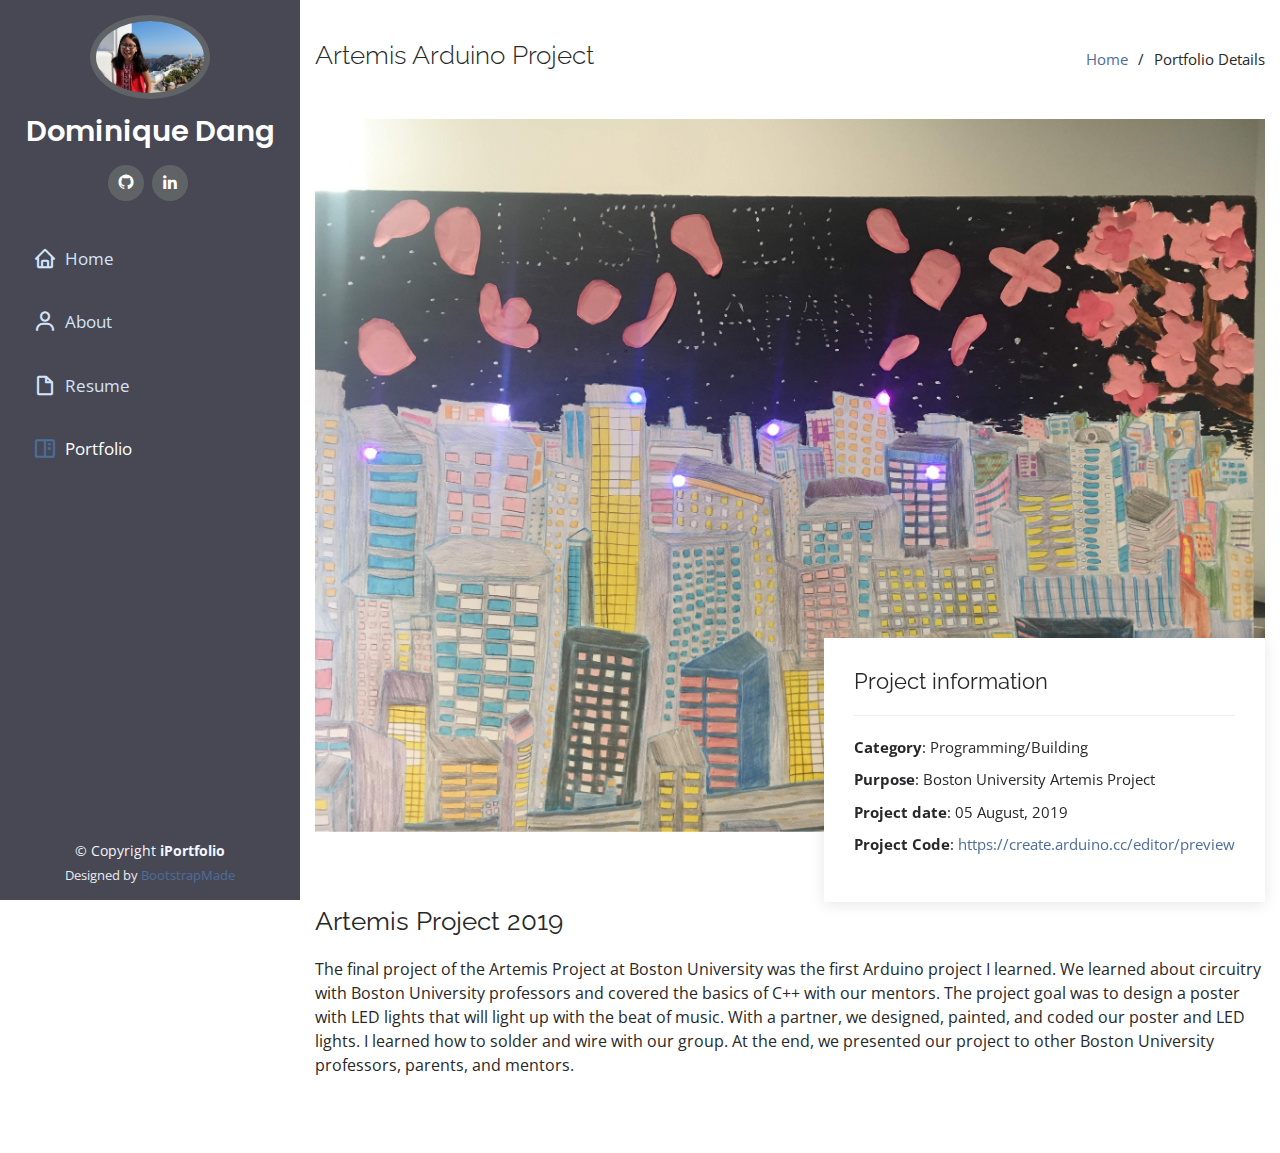
==== portfolio-artemis-project.html @ 88971e92 "Changed formats for projects" ====
<!DOCTYPE html>
<html lang="en">

<head>
  <meta charset="utf-8">
  <meta content="width=device-width, initial-scale=1.0" name="viewport">

  <title>Artemis Project BU | Dominique Dang</title>
  <meta content="" name="descriptison">
  <meta content="" name="keywords">

  <!-- Favicons -->
  <link href="assets/img/favicon.png" rel="icon">
  <link href="assets/img/apple-touch-icon.png" rel="apple-touch-icon">

  <!-- Google Fonts -->
  <link
    href="https://fonts.googleapis.com/css?family=Open+Sans:300,300i,400,400i,600,600i,700,700i|Raleway:300,300i,400,400i,500,500i,600,600i,700,700i|Poppins:300,300i,400,400i,500,500i,600,600i,700,700i"
    rel="stylesheet">

  <!-- Vendor CSS Files -->
  <link href="assets/vendor/bootstrap/css/bootstrap.min.css" rel="stylesheet">
  <link href="assets/vendor/icofont/icofont.min.css" rel="stylesheet">
  <link href="assets/vendor/boxicons/css/boxicons.min.css" rel="stylesheet">
  <link href="assets/vendor/venobox/venobox.css" rel="stylesheet">
  <link href="assets/vendor/owl.carousel/assets/owl.carousel.min.css" rel="stylesheet">
  <link href="assets/vendor/aos/aos.css" rel="stylesheet">

  <!-- Template Main CSS File -->
  <link href="assets/css/style.css" rel="stylesheet">

  <!-- =======================================================
  * Template Name: iPortfolio - v1.2.1
  * Template URL: https://bootstrapmade.com/iportfolio-bootstrap-portfolio-websites-template/
  * Author: BootstrapMade.com
  * License: https://bootstrapmade.com/license/
  ======================================================== -->
</head>

<body>

  <!-- ======= Mobile nav toggle button ======= -->
  <button type="button" class="mobile-nav-toggle d-xl-none"><i class="icofont-navigation-menu"></i></button>

  <!-- ======= Header ======= -->
  <header id="header">
    <div class="d-flex flex-column">

      <div class="profile">
        <img src="assets/img/profile-img.JPG" alt="" class="img-fluid rounded-circle">
        <h1 class="text-light"><a href="index.html">Dominique Dang</a></h1>
        <div class="social-links mt-3 text-center">
          <a href="https://github.com/dom-dang" class="github"> <i class="bx bxl-github"> </i></a>
          <a href="https://www.linkedin.com/in/dominique-dang/" class="linkedin" target="_blank"><i
              class="bx bxl-linkedin"></i></a>
        </div>
      </div>

      <nav class="nav-menu">
        <ul>
          <li><a href="index.html"><i class="bx bx-home"></i> <span>Home</span></a></li>
          <li><a href="#about"><i class="bx bx-user"></i> <span>About</span></a></li>
          <li><a href="#resume"><i class="bx bx-file-blank"></i> <span>Resume</span></a></li>
          <li class="active"><a href="#portfolio"><i class="bx bx-book-content"></i> Portfolio</a></li>
          <!--<li><a href="#contact"><i class="bx bx-envelope"></i> Contact</a></li> -->

        </ul>
      </nav><!-- .nav-menu -->
      <button type="button" class="mobile-nav-toggle d-xl-none"><i class="icofont-navigation-menu"></i></button>

    </div>
  </header><!-- End Header -->

  <main id="main">

    <!-- ======= Breadcrumbs ======= -->
    <section id="breadcrumbs" class="breadcrumbs">
      <div class="container">

        <div class="d-flex justify-content-between align-items-center">
          <h2>Artemis Arduino Project</h2>
          <ol>
            <li><a href="index.html">Home</a></li>
            <li>Portfolio Details</li>
          </ol>
        </div>

      </div>
    </section><!-- End Breadcrumbs -->

    <!-- ======= Portfolio Details Section ======= -->
    <section id="portfolio-details" class="portfolio-details">
      <div class="container">

        <div class="portfolio-details-container">

          <div class="owl-carousel portfolio-details-carousel">
            <img src="assets/img/portfolio/portfolio-2.JPG" class="img-fluid" alt="Poster">
          </div>

          <div class="portfolio-info">
            <h3>Project information</h3>
            <ul>
              <li><strong>Category</strong>: Programming/Building</li>
              <li><strong>Purpose</strong>: Boston University Artemis Project</li>
              <li><strong>Project date</strong>: 05 August, 2019</li>
              <li><strong>Project Code</strong>: <a
                  href="https://create.arduino.cc/editor/domino0226/7fbb08b7-d88e-4334-a959-b46956b26e09/preview"
                  target="_blank">https://create.arduino.cc/editor/preview</a></li>
            </ul>
          </div>

        </div>

        <div class="portfolio-description">
          <br>
          <h2>Artemis Project 2019</h2>
          <p>
            The final project of the Artemis Project at Boston University was the first Arduino project I learned. We
            learned about circuitry with Boston University professors and covered the basics of C++ with our mentors.
            The project goal was to design a poster with LED lights that will light up with the beat of music. With a
            partner, we designed, painted, and coded our poster and LED lights. I learned how to solder and wire with
            our group. At the end, we presented our project to other Boston University professors, parents, and mentors.
          </p>
        </div>

      </div>
    </section><!-- End Portfolio Details Section -->

  </main><!-- End #main -->

  <!-- ======= Footer ======= -->
  <footer id="footer">
    <div class="container">
      <div class="copyright">
        &copy; Copyright <strong><span>iPortfolio</span></strong>
      </div>
      <div class="credits">
        Designed by <a href="https://bootstrapmade.com/">BootstrapMade</a>
      </div>
    </div>
  </footer><!-- End  Footer -->

  <a href="#" class="back-to-top"><i class="icofont-simple-up"></i></a>

  <!-- Vendor JS Files -->
  <script src="assets/vendor/jquery/jquery.min.js"></script>
  <script src="assets/vendor/bootstrap/js/bootstrap.bundle.min.js"></script>
  <script src="assets/vendor/jquery.easing/jquery.easing.min.js"></script>
  <script src="assets/vendor/php-email-form/validate.js"></script>
  <script src="assets/vendor/waypoints/jquery.waypoints.min.js"></script>
  <script src="assets/vendor/counterup/counterup.min.js"></script>
  <script src="assets/vendor/isotope-layout/isotope.pkgd.min.js"></script>
  <script src="assets/vendor/venobox/venobox.min.js"></script>
  <script src="assets/vendor/owl.carousel/owl.carousel.min.js"></script>
  <script src="assets/vendor/typed.js/typed.min.js"></script>
  <script src="assets/vendor/aos/aos.js"></script>

  <!-- Template Main JS File -->
  <script src="assets/js/main.js"></script>

</body>

</html>
---- assets/vendor/venobox/venobox.css ----
/* ------ venobox.css --------*/
.vbox-overlay *, .vbox-overlay *:before, .vbox-overlay *:after{
    -webkit-backface-visibility: hidden;
    -webkit-box-sizing:border-box;
    -moz-box-sizing:border-box;
    box-sizing:border-box;
}
.vbox-overlay * { 
    -webkit-backface-visibility: visible;
    backface-visibility: visible;
}
.vbox-overlay{
    display: -webkit-flex;
    display: flex;
    -webkit-flex-direction: column;
    flex-direction: column;
    -webkit-justify-content: center;
    justify-content: center;
    -webkit-align-items: center;
    align-items: center;
    position: fixed;
    left: 0;
    top: 0;
    bottom: 0;
    right: 0;
    z-index: 1040;
    -webkit-transform:translateZ(1000px);
    transform: translateZ(1000px);
    transform-style: preserve-3d;
}

/* ----- navigation ----- */
.vbox-title{
    width: 100%;
    height: 40px;
    float: left;
    text-align: center;
    line-height: 28px;
    font-size: 12px;
    padding: 6px 40px;
    overflow: hidden;
    position: fixed;
    display: none;
    left: 0;
    z-index: 1050;
}
.vbox-close{
    cursor: pointer;
    position: fixed;
    top: -1px;
    right: 0;
    width: 50px;
    height: 40px;
    padding: 6px;
    display: block;
    background-position:10px center;
    overflow: hidden;
    font-size: 24px;
    line-height: 1;
    text-align: center;
    z-index: 1050;
}
.vbox-num{
    cursor: pointer;
    position: fixed;
    left: 0;
    height: 40px;
    display: block;
    overflow: hidden;
    line-height: 28px;
    font-size: 12px;
    padding: 6px 10px;
    display: none;
    z-index: 1050;
}
/* ----- navigation ARROWS ----- */
.vbox-next, .vbox-prev{
    position: fixed;
    top: 50%;
    margin-top: -15px;
    overflow: hidden;
    cursor: pointer;
    display: block;
    width: 45px;
    height: 45px;
    z-index: 1050;
}
.vbox-next span, .vbox-prev span{
    position: relative;
    width: 20px;
    height: 20px;
    border: 2px solid transparent;
    border-top-color: #B6B6B6;
    border-right-color: #B6B6B6;
    text-indent: -100px;
    position: absolute;
    top: 8px;
    display: block;
}
.vbox-prev{
    left: 15px;
}
.vbox-next{
    right: 15px;
}
.vbox-prev span{
    left: 10px;
    -ms-transform: rotate(-135deg);
    -webkit-transform: rotate(-135deg);
    transform: rotate(-135deg);
}
.vbox-next span{
    -ms-transform: rotate(45deg);
    -webkit-transform: rotate(45deg);
    transform: rotate(45deg);
    right: 10px;
}
/* ------- inline window ------ */
.vbox-inline{
    width: 420px;
    height: 315px;
    height: 70vh;
    padding: 10px;
    background: #fff;
    margin: 0 auto;
    overflow: auto;
    text-align: left;
}
/* ------- Video & iFrames window ------ */
.venoframe{
    max-width: 100%;
    width: 100%;
    border: none;
    width: 100%;
    height: 260px;
    height: 70vh;
}
.venoframe.vbvid{
    height: 260px;
}
@media (min-width: 768px) {
    .venoframe, .vbox-inline{
        width: 90%;
        height: 360px;
        height: 70vh;
    }
    .venoframe.vbvid{
        width: 640px;
        height: 360px;
    }
}
@media (min-width: 992px) {
    .venoframe, .vbox-inline{
        max-width: 1200px;
        width: 80%;
        height: 540px;
        height: 70vh;
    }
    .venoframe.vbvid{
        width: 960px;
        height: 540px;
    }
}
/* 
Please do NOT edit this part! 
or at least read this note: http://i.imgur.com/7C0ws9e.gif
*/
.vbox-open{
    overflow: hidden;
}
.vbox-container{
    position: absolute;
    left: 0;
    right: 0;
    top: 0;
    bottom: 0;
    overflow-x: hidden;
    overflow-y: scroll;
    overflow-scrolling: touch;
    -webkit-overflow-scrolling: touch;
    z-index: 20;
    max-height: 100%;

}

.vbox-content{
    text-align: center;
    float: left;
    width: 100%;
    position: relative;
    overflow: hidden;
    padding: 20px 4%;
}
.vbox-container img{
    max-width: 100%;
    height: auto;
}
.vbox-figlio{
    box-shadow: 0 0 12px rgba(0,0,0,0.19), 0 6px 6px rgba(0,0,0,0.23);
    max-width: 100%;
    text-align: initial;
}
img.vbox-figlio{
    -webkit-user-select: none;
-khtml-user-select: none;
-moz-user-select: none;
-o-user-select: none;
user-select: none;
}
.vbox-content.swipe-left{
    margin-left: -200px !important;
}
.vbox-content.swipe-right{
    margin-left: 200px !important;
}
.vbox-animated{
    webkit-transition: margin 300ms ease-out;
    transition: margin 300ms ease-out;
}

/* ---------- preloader ----------
 * SPINKIT 
 * http://tobiasahlin.com/spinkit/
-------------------------------- */
.sk-double-bounce,.sk-rotating-plane{width:40px;height:40px;margin:40px auto}.sk-rotating-plane{background-color:#333;-webkit-animation:sk-rotatePlane 1.2s infinite ease-in-out;animation:sk-rotatePlane 1.2s infinite ease-in-out}@-webkit-keyframes sk-rotatePlane{0%{-webkit-transform:perspective(120px) rotateX(0) rotateY(0);transform:perspective(120px) rotateX(0) rotateY(0)}50%{-webkit-transform:perspective(120px) rotateX(-180.1deg) rotateY(0);transform:perspective(120px) rotateX(-180.1deg) rotateY(0)}100%{-webkit-transform:perspective(120px) rotateX(-180deg) rotateY(-179.9deg);transform:perspective(120px) rotateX(-180deg) rotateY(-179.9deg)}}@keyframes sk-rotatePlane{0%{-webkit-transform:perspective(120px) rotateX(0) rotateY(0);transform:perspective(120px) rotateX(0) rotateY(0)}50%{-webkit-transform:perspective(120px) rotateX(-180.1deg) rotateY(0);transform:perspective(120px) rotateX(-180.1deg) rotateY(0)}100%{-webkit-transform:perspective(120px) rotateX(-180deg) rotateY(-179.9deg);transform:perspective(120px) rotateX(-180deg) rotateY(-179.9deg)}}.sk-double-bounce{position:relative}.sk-double-bounce .sk-child{width:100%;height:100%;border-radius:50%;background-color:#333;opacity:.6;position:absolute;top:0;left:0;-webkit-animation:sk-doubleBounce 2s infinite ease-in-out;animation:sk-doubleBounce 2s infinite ease-in-out}.sk-chasing-dots .sk-child,.sk-spinner-pulse,.sk-three-bounce .sk-child{background-color:#333;border-radius:100%}.sk-double-bounce .sk-double-bounce2{-webkit-animation-delay:-1s;animation-delay:-1s}@-webkit-keyframes sk-doubleBounce{0%,100%{-webkit-transform:scale(0);transform:scale(0)}50%{-webkit-transform:scale(1);transform:scale(1)}}@keyframes sk-doubleBounce{0%,100%{-webkit-transform:scale(0);transform:scale(0)}50%{-webkit-transform:scale(1);transform:scale(1)}}.sk-wave{margin:40px auto;width:50px;height:40px;text-align:center;font-size:10px}.sk-wave .sk-rect{background-color:#333;height:100%;width:6px;display:inline-block;-webkit-animation:sk-waveStretchDelay 1.2s infinite ease-in-out;animation:sk-waveStretchDelay 1.2s infinite ease-in-out}.sk-wave .sk-rect1{-webkit-animation-delay:-1.2s;animation-delay:-1.2s}.sk-wave .sk-rect2{-webkit-animation-delay:-1.1s;animation-delay:-1.1s}.sk-wave .sk-rect3{-webkit-animation-delay:-1s;animation-delay:-1s}.sk-wave .sk-rect4{-webkit-animation-delay:-.9s;animation-delay:-.9s}.sk-wave .sk-rect5{-webkit-animation-delay:-.8s;animation-delay:-.8s}@-webkit-keyframes sk-waveStretchDelay{0%,100%,40%{-webkit-transform:scaleY(.4);transform:scaleY(.4)}20%{-webkit-transform:scaleY(1);transform:scaleY(1)}}@keyframes sk-waveStretchDelay{0%,100%,40%{-webkit-transform:scaleY(.4);transform:scaleY(.4)}20%{-webkit-transform:scaleY(1);transform:scaleY(1)}}.sk-wandering-cubes{margin:40px auto;width:40px;height:40px;position:relative}.sk-wandering-cubes .sk-cube{background-color:#333;width:10px;height:10px;position:absolute;top:0;left:0;-webkit-animation:sk-wanderingCube 1.8s ease-in-out -1.8s infinite both;animation:sk-wanderingCube 1.8s ease-in-out -1.8s infinite both}.sk-chasing-dots,.sk-spinner-pulse{width:40px;height:40px;margin:40px auto}.sk-wandering-cubes .sk-cube2{-webkit-animation-delay:-.9s;animation-delay:-.9s}@-webkit-keyframes sk-wanderingCube{0%{-webkit-transform:rotate(0);transform:rotate(0)}25%{-webkit-transform:translateX(30px) rotate(-90deg) scale(.5);transform:translateX(30px) rotate(-90deg) scale(.5)}50%{-webkit-transform:translateX(30px) translateY(30px) rotate(-179deg);transform:translateX(30px) translateY(30px) rotate(-179deg)}50.1%{-webkit-transform:translateX(30px) translateY(30px) rotate(-180deg);transform:translateX(30px) translateY(30px) rotate(-180deg)}75%{-webkit-transform:translateX(0) translateY(30px) rotate(-270deg) scale(.5);transform:translateX(0) translateY(30px) rotate(-270deg) scale(.5)}100%{-webkit-transform:rotate(-360deg);transform:rotate(-360deg)}}@keyframes sk-wanderingCube{0%{-webkit-transform:rotate(0);transform:rotate(0)}25%{-webkit-transform:translateX(30px) rotate(-90deg) scale(.5);transform:translateX(30px) rotate(-90deg) scale(.5)}50%{-webkit-transform:translateX(30px) translateY(30px) rotate(-179deg);transform:translateX(30px) translateY(30px) rotate(-179deg)}50.1%{-webkit-transform:translateX(30px) translateY(30px) rotate(-180deg);transform:translateX(30px) translateY(30px) rotate(-180deg)}75%{-webkit-transform:translateX(0) translateY(30px) rotate(-270deg) scale(.5);transform:translateX(0) translateY(30px) rotate(-270deg) scale(.5)}100%{-webkit-transform:rotate(-360deg);transform:rotate(-360deg)}}.sk-spinner-pulse{-webkit-animation:sk-pulseScaleOut 1s infinite ease-in-out;animation:sk-pulseScaleOut 1s infinite ease-in-out}@-webkit-keyframes sk-pulseScaleOut{0%{-webkit-transform:scale(0);transform:scale(0)}100%{-webkit-transform:scale(1);transform:scale(1);opacity:0}}@keyframes sk-pulseScaleOut{0%{-webkit-transform:scale(0);transform:scale(0)}100%{-webkit-transform:scale(1);transform:scale(1);opacity:0}}.sk-chasing-dots{position:relative;text-align:center;-webkit-animation:sk-chasingDotsRotate 2s infinite linear;animation:sk-chasingDotsRotate 2s infinite linear}.sk-chasing-dots .sk-child{width:60%;height:60%;display:inline-block;position:absolute;top:0;-webkit-animation:sk-chasingDotsBounce 2s infinite ease-in-out;animation:sk-chasingDotsBounce 2s infinite ease-in-out}.sk-chasing-dots .sk-dot2{top:auto;bottom:0;-webkit-animation-delay:-1s;animation-delay:-1s}@-webkit-keyframes sk-chasingDotsRotate{100%{-webkit-transform:rotate(360deg);transform:rotate(360deg)}}@keyframes sk-chasingDotsRotate{100%{-webkit-transform:rotate(360deg);transform:rotate(360deg)}}@-webkit-keyframes sk-chasingDotsBounce{0%,100%{-webkit-transform:scale(0);transform:scale(0)}50%{-webkit-transform:scale(1);transform:scale(1)}}@keyframes sk-chasingDotsBounce{0%,100%{-webkit-transform:scale(0);transform:scale(0)}50%{-webkit-transform:scale(1);transform:scale(1)}}.sk-three-bounce{margin:40px auto;width:80px;text-align:center}.sk-three-bounce .sk-child{width:20px;height:20px;display:inline-block;-webkit-animation:sk-three-bounce 1.4s ease-in-out 0s infinite both;animation:sk-three-bounce 1.4s ease-in-out 0s infinite both}.sk-circle .sk-child:before,.sk-fading-circle .sk-circle:before{display:block;border-radius:100%;content:'';background-color:#333}.sk-three-bounce .sk-bounce1{-webkit-animation-delay:-.32s;animation-delay:-.32s}.sk-three-bounce .sk-bounce2{-webkit-animation-delay:-.16s;animation-delay:-.16s}@-webkit-keyframes sk-three-bounce{0%,100%,80%{-webkit-transform:scale(0);transform:scale(0)}40%{-webkit-transform:scale(1);transform:scale(1)}}@keyframes sk-three-bounce{0%,100%,80%{-webkit-transform:scale(0);transform:scale(0)}40%{-webkit-transform:scale(1);transform:scale(1)}}.sk-circle{margin:40px auto;width:40px;height:40px;position:relative}.sk-circle .sk-child{width:100%;height:100%;position:absolute;left:0;top:0}.sk-circle .sk-child:before{margin:0 auto;width:15%;height:15%;-webkit-animation:sk-circleBounceDelay 1.2s infinite ease-in-out both;animation:sk-circleBounceDelay 1.2s infinite ease-in-out both}.sk-circle .sk-circle2{-webkit-transform:rotate(30deg);-ms-transform:rotate(30deg);transform:rotate(30deg)}.sk-circle .sk-circle3{-webkit-transform:rotate(60deg);-ms-transform:rotate(60deg);transform:rotate(60deg)}.sk-circle .sk-circle4{-webkit-transform:rotate(90deg);-ms-transform:rotate(90deg);transform:rotate(90deg)}.sk-circle .sk-circle5{-webkit-transform:rotate(120deg);-ms-transform:rotate(120deg);transform:rotate(120deg)}.sk-circle .sk-circle6{-webkit-transform:rotate(150deg);-ms-transform:rotate(150deg);transform:rotate(150deg)}.sk-circle .sk-circle7{-webkit-transform:rotate(180deg);-ms-transform:rotate(180deg);transform:rotate(180deg)}.sk-circle .sk-circle8{-webkit-transform:rotate(210deg);-ms-transform:rotate(210deg);transform:rotate(210deg)}.sk-circle .sk-circle9{-webkit-transform:rotate(240deg);-ms-transform:rotate(240deg);transform:rotate(240deg)}.sk-circle .sk-circle10{-webkit-transform:rotate(270deg);-ms-transform:rotate(270deg);transform:rotate(270deg)}.sk-circle .sk-circle11{-webkit-transform:rotate(300deg);-ms-transform:rotate(300deg);transform:rotate(300deg)}.sk-circle .sk-circle12{-webkit-transform:rotate(330deg);-ms-transform:rotate(330deg);transform:rotate(330deg)}.sk-circle .sk-circle2:before{-webkit-animation-delay:-1.1s;animation-delay:-1.1s}.sk-circle .sk-circle3:before{-webkit-animation-delay:-1s;animation-delay:-1s}.sk-circle .sk-circle4:before{-webkit-animation-delay:-.9s;animation-delay:-.9s}.sk-circle .sk-circle5:before{-webkit-animation-delay:-.8s;animation-delay:-.8s}.sk-circle .sk-circle6:before{-webkit-animation-delay:-.7s;animation-delay:-.7s}.sk-circle .sk-circle7:before{-webkit-animation-delay:-.6s;animation-delay:-.6s}.sk-circle .sk-circle8:before{-webkit-animation-delay:-.5s;animation-delay:-.5s}.sk-circle .sk-circle9:before{-webkit-animation-delay:-.4s;animation-delay:-.4s}.sk-circle .sk-circle10:before{-webkit-animation-delay:-.3s;animation-delay:-.3s}.sk-circle .sk-circle11:before{-webkit-animation-delay:-.2s;animation-delay:-.2s}.sk-circle .sk-circle12:before{-webkit-animation-delay:-.1s;animation-delay:-.1s}@-webkit-keyframes sk-circleBounceDelay{0%,100%,80%{-webkit-transform:scale(0);transform:scale(0)}40%{-webkit-transform:scale(1);transform:scale(1)}}@keyframes sk-circleBounceDelay{0%,100%,80%{-webkit-transform:scale(0);transform:scale(0)}40%{-webkit-transform:scale(1);transform:scale(1)}}.sk-cube-grid{width:40px;height:40px;margin:40px auto}.sk-cube-grid .sk-cube{width:33.33%;height:33.33%;background-color:#333;float:left;-webkit-animation:sk-cubeGridScaleDelay 1.3s infinite ease-in-out;animation:sk-cubeGridScaleDelay 1.3s infinite ease-in-out}.sk-cube-grid .sk-cube1{-webkit-animation-delay:.2s;animation-delay:.2s}.sk-cube-grid .sk-cube2{-webkit-animation-delay:.3s;animation-delay:.3s}.sk-cube-grid .sk-cube3{-webkit-animation-delay:.4s;animation-delay:.4s}.sk-cube-grid .sk-cube4{-webkit-animation-delay:.1s;animation-delay:.1s}.sk-cube-grid .sk-cube5{-webkit-animation-delay:.2s;animation-delay:.2s}.sk-cube-grid .sk-cube6{-webkit-animation-delay:.3s;animation-delay:.3s}.sk-cube-grid .sk-cube7{-webkit-animation-delay:0ms;animation-delay:0ms}.sk-cube-grid .sk-cube8{-webkit-animation-delay:.1s;animation-delay:.1s}.sk-cube-grid .sk-cube9{-webkit-animation-delay:.2s;animation-delay:.2s}@-webkit-keyframes sk-cubeGridScaleDelay{0%,100%,70%{-webkit-transform:scale3D(1,1,1);transform:scale3D(1,1,1)}35%{-webkit-transform:scale3D(0,0,1);transform:scale3D(0,0,1)}}@keyframes sk-cubeGridScaleDelay{0%,100%,70%{-webkit-transform:scale3D(1,1,1);transform:scale3D(1,1,1)}35%{-webkit-transform:scale3D(0,0,1);transform:scale3D(0,0,1)}}.sk-fading-circle{margin:40px auto;width:40px;height:40px;position:relative}.sk-fading-circle .sk-circle{width:100%;height:100%;position:absolute;left:0;top:0}.sk-fading-circle .sk-circle:before{margin:0 auto;width:15%;height:15%;-webkit-animation:sk-circleFadeDelay 1.2s infinite ease-in-out both;animation:sk-circleFadeDelay 1.2s infinite ease-in-out both}.sk-fading-circle .sk-circle2{-webkit-transform:rotate(30deg);-ms-transform:rotate(30deg);transform:rotate(30deg)}.sk-fading-circle .sk-circle3{-webkit-transform:rotate(60deg);-ms-transform:rotate(60deg);transform:rotate(60deg)}.sk-fading-circle .sk-circle4{-webkit-transform:rotate(90deg);-ms-transform:rotate(90deg);transform:rotate(90deg)}.sk-fading-circle .sk-circle5{-webkit-transform:rotate(120deg);-ms-transform:rotate(120deg);transform:rotate(120deg)}.sk-fading-circle .sk-circle6{-webkit-transform:rotate(150deg);-ms-transform:rotate(150deg);transform:rotate(150deg)}.sk-fading-circle .sk-circle7{-webkit-transform:rotate(180deg);-ms-transform:rotate(180deg);transform:rotate(180deg)}.sk-fading-circle .sk-circle8{-webkit-transform:rotate(210deg);-ms-transform:rotate(210deg);transform:rotate(210deg)}.sk-fading-circle .sk-circle9{-webkit-transform:rotate(240deg);-ms-transform:rotate(240deg);transform:rotate(240deg)}.sk-fading-circle .sk-circle10{-webkit-transform:rotate(270deg);-ms-transform:rotate(270deg);transform:rotate(270deg)}.sk-fading-circle .sk-circle11{-webkit-transform:rotate(300deg);-ms-transform:rotate(300deg);transform:rotate(300deg)}.sk-fading-circle .sk-circle12{-webkit-transform:rotate(330deg);-ms-transform:rotate(330deg);transform:rotate(330deg)}.sk-fading-circle .sk-circle2:before{-webkit-animation-delay:-1.1s;animation-delay:-1.1s}.sk-fading-circle .sk-circle3:before{-webkit-animation-delay:-1s;animation-delay:-1s}.sk-fading-circle .sk-circle4:before{-webkit-animation-delay:-.9s;animation-delay:-.9s}.sk-fading-circle .sk-circle5:before{-webkit-animation-delay:-.8s;animation-delay:-.8s}.sk-fading-circle .sk-circle6:before{-webkit-animation-delay:-.7s;animation-delay:-.7s}.sk-fading-circle .sk-circle7:before{-webkit-animation-delay:-.6s;animation-delay:-.6s}.sk-fading-circle .sk-circle8:before{-webkit-animation-delay:-.5s;animation-delay:-.5s}.sk-fading-circle .sk-circle9:before{-webkit-animation-delay:-.4s;animation-delay:-.4s}.sk-fading-circle .sk-circle10:before{-webkit-animation-delay:-.3s;animation-delay:-.3s}.sk-fading-circle .sk-circle11:before{-webkit-animation-delay:-.2s;animation-delay:-.2s}.sk-fading-circle .sk-circle12:before{-webkit-animation-delay:-.1s;animation-delay:-.1s}@-webkit-keyframes sk-circleFadeDelay{0%,100%,39%{opacity:0}40%{opacity:1}}@keyframes sk-circleFadeDelay{0%,100%,39%{opacity:0}40%{opacity:1}}.sk-folding-cube{margin:40px auto;width:40px;height:40px;position:relative;-webkit-transform:rotateZ(45deg);transform:rotateZ(45deg)}.sk-folding-cube .sk-cube{float:left;width:50%;height:50%;position:relative;-webkit-transform:scale(1.1);-ms-transform:scale(1.1);transform:scale(1.1)}.sk-folding-cube .sk-cube:before{content:'';position:absolute;top:0;left:0;width:100%;height:100%;background-color:#333;-webkit-animation:sk-foldCubeAngle 2.4s infinite linear both;animation:sk-foldCubeAngle 2.4s infinite linear both;-webkit-transform-origin:100% 100%;-ms-transform-origin:100% 100%;transform-origin:100% 100%}.sk-folding-cube .sk-cube2{-webkit-transform:scale(1.1) rotateZ(90deg);transform:scale(1.1) rotateZ(90deg)}.sk-folding-cube .sk-cube3{-webkit-transform:scale(1.1) rotateZ(180deg);transform:scale(1.1) rotateZ(180deg)}.sk-folding-cube .sk-cube4{-webkit-transform:scale(1.1) rotateZ(270deg);transform:scale(1.1) rotateZ(270deg)}.sk-folding-cube .sk-cube2:before{-webkit-animation-delay:.3s;animation-delay:.3s}.sk-folding-cube .sk-cube3:before{-webkit-animation-delay:.6s;animation-delay:.6s}.sk-folding-cube .sk-cube4:before{-webkit-animation-delay:.9s;animation-delay:.9s}@-webkit-keyframes sk-foldCubeAngle{0%,10%{-webkit-transform:perspective(140px) rotateX(-180deg);transform:perspective(140px) rotateX(-180deg);opacity:0}25%,75%{-webkit-transform:perspective(140px) rotateX(0);transform:perspective(140px) rotateX(0);opacity:1}100%,90%{-webkit-transform:perspective(140px) rotateY(180deg);transform:perspective(140px) rotateY(180deg);opacity:0}}@keyframes sk-foldCubeAngle{0%,10%{-webkit-transform:perspective(140px) rotateX(-180deg);transform:perspective(140px) rotateX(-180deg);opacity:0}25%,75%{-webkit-transform:perspective(140px) rotateX(0);transform:perspective(140px) rotateX(0);opacity:1}100%,90%{-webkit-transform:perspective(140px) rotateY(180deg);transform:perspective(140px) rotateY(180deg);opacity:0}}
---- assets/css/style.css ----
/**
* Template Name: iPortfolio - v1.2.1
* Template URL: https://bootstrapmade.com/iportfolio-bootstrap-portfolio-websites-template/
* Author: BootstrapMade.com
* License: https://bootstrapmade.com/license/
*/

/*--------------------------------------------------------------
# General
--------------------------------------------------------------*/
body {
  font-family: "Open Sans", sans-serif;
  color: #272829;
}

a {
  color: #4d6d9a;
}

a:hover {
  color: #4d6d9a;
  text-decoration: none;
}

h1, h2, h3, h4, h5, h6 {
  font-family: "Raleway", sans-serif;
}

/*--------------------------------------------------------------
# Back to top button
--------------------------------------------------------------*/
.back-to-top {
  position: fixed;
  display: none;
  width: 40px;
  height: 40px;
  border-radius: 50px;
  right: 15px;
  bottom: 15px;
  background: #4d6d9a;
  color: #fff;
  transition: display 0.5s ease-in-out;
  z-index: 99999;
}

.back-to-top i {
  font-size: 24px;
  position: absolute;
  top: 7px;
  left: 8px;
}

.back-to-top:hover {
  color: #fff;
  background: #4d6d9a;
  transition: background 0.2s ease-in-out;
}

/*--------------------------------------------------------------
# Header
--------------------------------------------------------------*/
#header {
  position: fixed;
  top: 0;
  left: 0;
  bottom: 0;
  width: 300px;
  transition: all ease-in-out 0.5s;
  z-index: 9997;
  transition: all 0.5s;
  padding: 0 15px;
  background: #474853;
  overflow-y: auto;
}

#header .profile img {
  margin: 15px auto;
  display: block;
  width: 120px;
  border: 6px solid #5f6366;
}

#header .profile h1 {
  font-size: 29px;
  margin: 0;
  padding: 0;
  font-weight: 600;
  -moz-text-align-last: center;
  text-align-last: center;
  font-family: "Poppins", sans-serif;
}

#header .profile h1 a, #header .profile h1 a:hover {
  color: #fff;
  text-decoration: none;
}

#header .profile .social-links a {
  font-size: 18px;
  display: inline-block;
  background: #5f6366;
  color: #fff;
  line-height: 1;
  padding: 8px 0;
  margin-right: 4px;
  border-radius: 50%;
  text-align: center;
  width: 36px;
  height: 36px;
  transition: 0.3s;
}

#header .profile .social-links a:hover {
  background: #4d6d9a;
  color: #fff;
  text-decoration: none;
}

#main {
  margin-left: 300px;
}

@media (max-width: 1199px) {
  #header {
    left: -300px;
  }
  #main {
    margin-left: 0;
  }
}

/*--------------------------------------------------------------
# Navigation Menu
--------------------------------------------------------------*/
/* Desktop Navigation */
.nav-menu {
  padding-top: 30px;
}

.nav-menu * {
  margin: 0;
  padding: 0;
  list-style: none;
}

.nav-menu > ul > li {
  position: relative;
  white-space: nowrap;
}

.nav-menu a {
  display: flex;
  align-items: center;
  color: #d3e3fc;
  padding: 15px 18px;
  margin-bottom: 8px;
  transition: 0.3s;
  font-size: 17px;
}

.nav-menu a i {
  font-size: 24px;
  padding-right: 8px;
  color: #d3e3fc;
}

.nav-menu a:hover, .nav-menu .active > a, .nav-menu li:hover > a {
  text-decoration: none;
  color: #fff;
}

.nav-menu a:hover i, .nav-menu .active > a i, .nav-menu li:hover > a i {
  color: #4d6d9a;
}

/* Mobile Navigation */
.mobile-nav-toggle {
  position: fixed;
  right: 15px;
  top: 15px;
  z-index: 9998;
  border: 0;
  background: none;
  font-size: 24px;
  transition: all 0.4s;
  outline: none !important;
  line-height: 1;
  cursor: pointer;
  text-align: right;
}

.mobile-nav-toggle i {
  color: #4d6d9a;
}

.mobile-nav-active {
  overflow: hidden;
}

.mobile-nav-active #header {
  left: 0;
}

.mobile-nav-active .mobile-nav-toggle i {
  color: #fff;
}

/*--------------------------------------------------------------
# Hero Section
--------------------------------------------------------------*/
#hero {
  width: 100%;
  height: 100vh;
  background: url("../img/profile-img.JPG") top center;
  background-size: cover;
}

#hero:before {
  content: "";
  background: rgba(5, 13, 24, 0.3);
  position: absolute;
  bottom: 0;
  top: 0;
  left: 0;
  right: 0;
  z-index: 1;
}

#hero .hero-container {
  position: relative;
  z-index: 2;
  min-width: 300px;
}

#hero h1 {
  margin: 0 0 10px 0;
  font-size: 64px;
  font-weight: 700;
  line-height: 56px;
  color: #fff;
}

#hero p {
  color: #fff;
  margin-bottom: 50px;
  font-size: 26px;
  font-family: "Poppins", sans-serif;
}

#hero p span {
  color: #fff;
  padding-bottom: 4px;
  letter-spacing: 1px;
  border-bottom: 3px solid #d3e3fc; 
}

@media (min-width: 1024px) {
  #hero {
    background-attachment: fixed;
  }
}

@media (max-width: 768px) {
  #hero h1 {
    font-size: 28px;
    line-height: 36px;
    position: absolute;
    right: 0;
  }
  #hero h2 {
    font-size: 18px;
    line-height: 24px;
    margin-bottom: 30px;
    position: absolute;
      right: 0;
  }
}

/*--------------------------------------------------------------
# Sections General
--------------------------------------------------------------*/
section {
  padding: 60px 0;
  overflow: hidden;
}

.section-bg {
  background: #f5f8fd;
}

.section-title {
  padding-bottom: 20px;
}

.section-title h2 {
  font-size: 32px;
  font-weight: bold;
  margin-bottom: 20px;
  padding-bottom: 20px;
  position: relative;
  color: #05386b;
}

.section-title h2::after {
  content: '';
  position: absolute;
  display: block;
  width: 50px;
  height: 3px;
  background: #5f6366;  
  bottom: 0;
  left: 0;
}

.section-title p {
  margin-bottom: 0;
}

a:hover {
  color: #05386b;
  text-decoration: underline;
}

a:active {
  color: rgba(5, 13, 24, 0.3);
}

/*--------------------------------------------------------------
# About
--------------------------------------------------------------*/
.about .content h3 {
  font-weight: 700;
  font-size: 26px;
  color: #5f6366;
}

.about .content ul {
  list-style: none;
  padding: 0;
}

.about .content ul li {
  padding-bottom: 10px;
}

.about .content ul i {
  font-size: 20px;
  padding-right: 2px;
  color: #05386b;
}

.about .content p:last-child {
  margin-bottom: 0;
}



.carousel-inner > .item > img,
.carousel-inner > .item > a > img {
    margin: auto;
  }

/*--------------------------------------------------------------
# Facts
--------------------------------------------------------------*/
.facts {
  padding-bottom: 30px;
}

.facts .count-box {
  padding: 30px;
  width: 100%;
}

.facts .count-box i {
  display: block;
  font-size: 44px;
  color: #05386b;
  float: left;
}

.facts .count-box span {
  font-size: 48px;
  line-height: 40px;
  display: block;
  font-weight: 700;
  color: #050d18;
  margin-left: 60px;
}

.facts .count-box p {
  padding: 15px 0 0 0;
  margin: 0 0 0 60px;
  font-family: "Raleway", sans-serif;
  font-size: 14px;
  color: #122f57;
}

.facts .count-box a {
  font-weight: 600;
  display: block;
  margin-top: 20px;
  color: #122f57;
  font-size: 15px;
  font-family: "Poppins", sans-serif;
  transition: ease-in-out 0.3s;
}

.facts .count-box a:hover {
  color: #1f5297;
}

/*--------------------------------------------------------------
# Akills
--------------------------------------------------------------*/
.skills .progress {
  height: 50px;
  display: block;
  background: none;
}

.skills .progress .skill {
  padding: 0;
  margin: 0 0 6px 0;
  text-transform: uppercase;
  display: block;
  font-weight: 600;
  font-family: "Poppins", sans-serif;
  color: #050d18;
}

.skills .progress .skill .val {
  float: right;
  font-style: normal;
}

.skills .progress-bar-wrap {
  background: #dce8f8;
}

.skills .progress-bar {
  width: 1px;
  height: 10px;
  transition: .9s;
  background-color: #05386b;
}

/*--------------------------------------------------------------
# Resume
--------------------------------------------------------------*/
.resume .resume-title {
  font-size: 26px;
  font-weight: 700;
  margin-top: 20px;
  margin-bottom: 20px;
  color: #050d18;
}

.resume .resume-item {
  padding: 0 0 20px 20px;
  margin-top: -2px;
  border-left: 2px solid #05386b;
  position: relative;
}

.resume .resume-item h4 {
  line-height: 18px;
  font-size: 18px;
  font-weight: 600;
  text-transform: uppercase;
  font-family: "Poppins", sans-serif;
  color: #050d18;
  margin-bottom: 10px;
}

.resume .resume-item h5 {
  font-size: 16px;
  background: #d3e3fc;
  padding: 5px 10px;
  display: inline-block;
  font-weight: 600;
  margin-bottom: 10px;
}

.resume .resume-item ul {
  padding-left: 20px;
}

.resume .resume-item ul li {
  padding-bottom: 10px;
}

.resume .resume-item:last-child {
  padding-bottom: 0;
}

.resume .resume-item::before {
  content: "";
  position: absolute;
  width: 16px;
  height: 16px;
  border-radius: 50px;
  left: -9px;
  top: 0;
  background: #fff;
  border: 2px solid #05386b;
}

 summary {
  line-height: 18px;
  display: block;
  font-size: 18px;
  font-weight: 600;
  outline: none; 
  text-transform: uppercase;
  font-family: "Poppins", sans-serif;
  color: #050d18;
  margin-bottom: 10px;
}

.resume .social-links a:hover {
  background: #4d6d9a;
  color: #fff;
  text-decoration: none;
}


/*--------------------------------------------------------------
# Portfolio
--------------------------------------------------------------*/
.portfolio .portfolio-item {
  margin-bottom: 30px;
}

.portfolio #portfolio-flters {
  padding: 0;
  margin: 0 auto 35px auto;
  list-style: none;
  text-align: center;
  background: #fff;
  border-radius: 50px;
  padding: 2px 15px;
}

.portfolio #portfolio-flters li {
  cursor: pointer;
  display: inline-block;
  padding: 10px 15px 8px 15px;
  font-size: 14px;
  font-weight: 600;
  line-height: 1;
  text-transform: uppercase;
  color: #272829;
  margin-bottom: 5px;
  transition: all 0.3s ease-in-out;
}

.portfolio #portfolio-flters li:hover, .portfolio #portfolio-flters li.filter-active {
  color: #05386b;
}

.portfolio #portfolio-flters li:last-child {
  margin-right: 0;
}

.portfolio .portfolio-wrap {
  transition: 0.3s;
  position: relative;
  overflow: hidden;
  z-index: 1;
}

.portfolio .portfolio-wrap::before {
  content: "";
  background: rgba(255, 255, 255, 0.5);
  position: absolute;
  left: 0;
  right: 0;
  top: 0;
  bottom: 0;
  transition: all ease-in-out 0.3s;
  z-index: 2;
  opacity: 0;
}

.portfolio .portfolio-wrap .portfolio-links {
  opacity: 1;
  left: 0;
  right: 0;
  bottom: -60px;
  z-index: 3;
  position: absolute;
  transition: all ease-in-out 0.3s;
  display: flex;
  justify-content: center;
}

.portfolio .portfolio-wrap .portfolio-links a {
  color: #fff;
  font-size: 28px;
  text-align: center;
  background: #05386b;
  transition: 0.3s;
  width: 50%;
}
/*rgba(20, 157, 221, 0.75); 
rgba(20, 157, 221, 0.95) */

.portfolio .portfolio-wrap .portfolio-links a:hover {
  background: #05386b;
}

.portfolio .portfolio-wrap .portfolio-links a + a {
  border-left: 1px solid #05386b;
}

.portfolio .portfolio-wrap:hover::before {
  top: 0;
  left: 0;
  right: 0;
  bottom: 0;
  opacity: 1;
}

.portfolio .portfolio-wrap:hover .portfolio-links {
  opacity: 1;
  bottom: 0;
}



/*--------------------------------------------------------------
# Contact
--------------------------------------------------------------*/
.contact {
  padding-bottom: 130px;
}

.contact .info {
  padding: 30px;
  background: #fff;
  width: 100%;
  box-shadow: 0 0 24px 0 rgba(0, 0, 0, 0.12);
}

.contact .info i {
  font-size: 20px;
  color: #05386b;
  float: left;
  width: 44px;
  height: 44px;
  background: #d3e3fc;
  display: flex;
  justify-content: center;
  align-items: center;
  border-radius: 50px;
  transition: all 0.3s ease-in-out;
}

.contact .info h4 {
  padding: 0 0 0 60px;
  font-size: 22px;
  font-weight: 600;
  margin-bottom: 5px;
  color: #050d18;
}

.contact .info p {
  padding: 0 0 10px 60px;
  margin-bottom: 20px;
  font-size: 14px;
  color: #05386b;
}

.contact .info .email p {
  padding-top: 5px;
}

.contact .info .social-links {
  padding-left: 60px;
}

.contact .info .social-links a {
  font-size: 18px;
  display: inline-block;
  background: #333;
  color: #fff;
  line-height: 1;
  padding: 8px 0;
  border-radius: 50%;
  text-align: center;
  width: 36px;
  height: 36px;
  transition: 0.3s;
  margin-right: 10px;
}

.contact .info .social-links a:hover {
  background: #05386b;
  color: #fff;
}

.contact .info .email:hover i, .contact .info .address:hover i, .contact .info .phone:hover i {
  background: #05386b;
  color: #fff;
}

.contact .php-email-form {
  width: 100%;
  padding: 30px;
  background: #fff;
  box-shadow: 0 0 24px 0 rgba(0, 0, 0, 0.12);
}

.contact .php-email-form .form-group {
  padding-bottom: 8px;
}

.contact .php-email-form .validate {
  display: none;
  color: red;
  margin: 0 0 15px 0;
  font-weight: 400;
  font-size: 13px;
}

.contact .php-email-form .error-message {
  display: none;
  color: #fff;
  background: #ed3c0d;
  text-align: center;
  padding: 15px;
  font-weight: 600;
}

.contact .php-email-form .sent-message {
  display: none;
  color: #fff;
  background: #18d26e;
  text-align: center;
  padding: 15px;
  font-weight: 600;
}

.contact .php-email-form .loading {
  display: none;
  background: #fff;
  text-align: center;
  padding: 15px;
}

.contact .php-email-form .loading:before {
  content: "";
  display: inline-block;
  border-radius: 50%;
  width: 24px;
  height: 24px;
  margin: 0 10px -6px 0;
  border: 3px solid #18d26e;
  border-top-color: #eee;
  -webkit-animation: animate-loading 1s linear infinite;
  animation: animate-loading 1s linear infinite;
}

.contact .php-email-form input, .contact .php-email-form textarea {
  border-radius: 0;
  box-shadow: none;
  font-size: 14px;
}

.contact .php-email-form input {
  height: 44px;
}

.contact .php-email-form textarea {
  padding: 10px 12px;
}

.contact .php-email-form button[type="submit"] {
  background: #149ddd;
  border: 0;
  padding: 10px 24px;
  color: #fff;
  transition: 0.4s;
  border-radius: 4px;
}

.contact .php-email-form button[type="submit"]:hover {
  background: #37b3ed;
}

@-webkit-keyframes animate-loading {
  0% {
    transform: rotate(0deg);
  }
  100% {
    transform: rotate(360deg);
  }
}

@keyframes animate-loading {
  0% {
    transform: rotate(0deg);
  }
  100% {
    transform: rotate(360deg);
  }
}

/*--------------------------------------------------------------
# Breadcrumbs
--------------------------------------------------------------*/
.breadcrumbs {
  padding: 40px 0;
}

.breadcrumbs h2 {
  font-size: 26px;
  font-weight: 300;
}

.breadcrumbs ol {
  display: flex;
  flex-wrap: wrap;
  list-style: none;
  padding: 0;
  margin: 0;
  font-size: 15px;
}

.breadcrumbs ol li + li {
  padding-left: 10px;
}

.breadcrumbs ol li + li::before {
  display: inline-block;
  padding-right: 10px;
  color: #0e2442;
  content: "/";
}

@media (max-width: 768px) {
  .breadcrumbs .d-flex {
    display: block !important;
  }
  .breadcrumbs ol {
    display: block;
  }
  .breadcrumbs ol li {
    display: inline-block;
  }
}

/*--------------------------------------------------------------
# Portfolio Details
--------------------------------------------------------------*/
.portfolio-details {
  padding-top: 0;
}

.portfolio-details .portfolio-details-container {
  position: relative;
}

.portfolio-details .portfolio-details-carousel {
  position: relative;
  z-index: 1;
}

.portfolio-details .portfolio-details-carousel .owl-nav, .portfolio-details .portfolio-details-carousel .owl-dots {
  margin-top: 5px;
  text-align: left;
}

.portfolio-details .portfolio-details-carousel .owl-dot {
  display: inline-block;
  margin: 0 10px 0 0;
  width: 12px;
  height: 12px;
  border-radius: 50%;
  background-color: #ddd !important;
}

.portfolio-details .portfolio-details-carousel .owl-dot.active {
  background-color: #4d6d9a !important; 
}

.portfolio-details .portfolio-info {
  padding: 30px;
  position: absolute;
  right: 0;
  bottom: -70px;
  background: #fff;
  box-shadow: 0px 2px 15px rgba(0, 0, 0, 0.1);
  z-index: 2;
}

.portfolio-details .portfolio-info h3 {
  font-size: 22px;
  font-weight: 400;
  margin-bottom: 20px;
  padding-bottom: 20px;
  border-bottom: 1px solid #eee;
}

.portfolio-details .portfolio-info ul {
  list-style: none;
  padding: 0;
  font-size: 15px;
}

.portfolio-details .portfolio-info ul li + li {
  margin-top: 10px;
}

.portfolio-details .portfolio-description {
  padding-top: 50px;
}

.portfolio-details .portfolio-description h2 {
  width: 50%;
  font-size: 26px;
  font-weight: 400;
  margin-bottom: 20px;
}

.portfolio-details .portfolio-description p {
  padding: 0;
}

@media (max-width: 768px) {
  .portfolio-details .portfolio-description h2 {
    width: 100%;
  }
  .portfolio-details .portfolio-info {
    position: static;
    margin-top: 30px;
  }
}

/*--------------------------------------------------------------
# Footer
--------------------------------------------------------------*/
#footer {
  padding: 15px;
  color: #f4f6fd;
  font-size: 14px;
  position: fixed;
  left: 0;
  bottom: 0;
  width: 300px;
  z-index: 9999;
  background: #474853;
}

#footer .copyright {
  text-align: center;
}

#footer .credits {
  padding-top: 5px;
  text-align: center;
  font-size: 13px;
  color: #eaebf0;
}

@media (max-width: 1199px) {
  #footer {
    position: static;
    width: auto;
    padding-right: 20px 15px;
  }
}
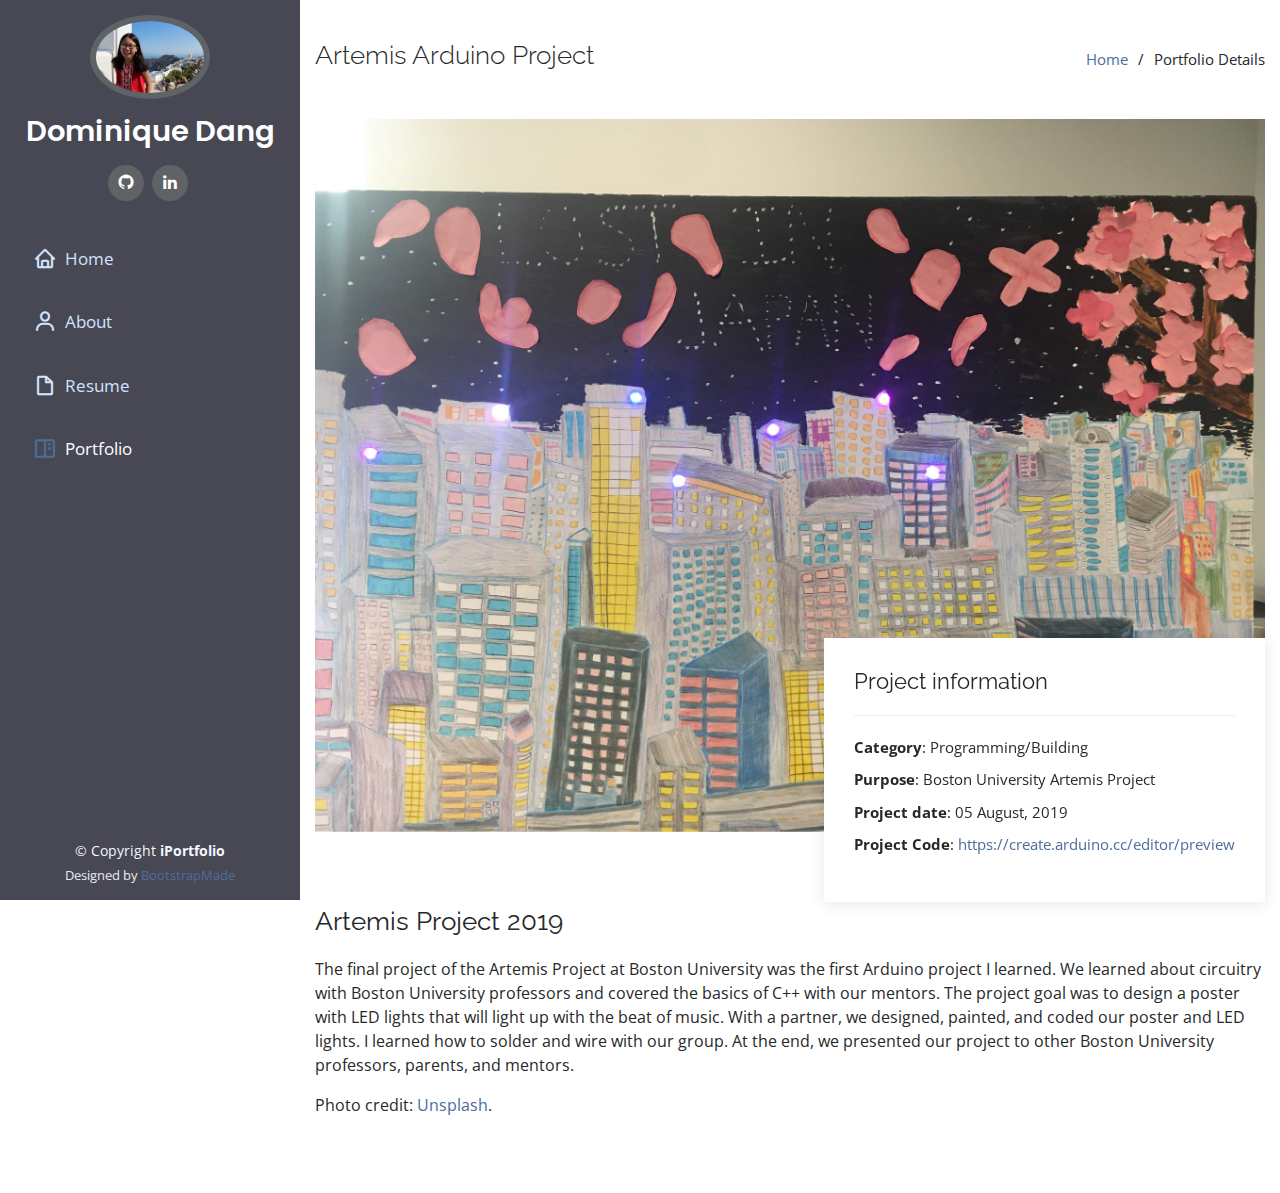
==== commit f7bb64d6: "fixed projects" ====
--- a/portfolio-artemis-project.html
+++ b/portfolio-artemis-project.html
@@ -122,6 +122,8 @@
             partner, we designed, painted, and coded our poster and LED lights. I learned how to solder and wire with
             our group. At the end, we presented our project to other Boston University professors, parents, and mentors.
           </p>
+
+          <p> Photo credit: <a href= "https://unsplash.com/photos/19YCOjHosDk" target = "_blank">Unsplash</a>.</p>
         </div>
 
       </div>
